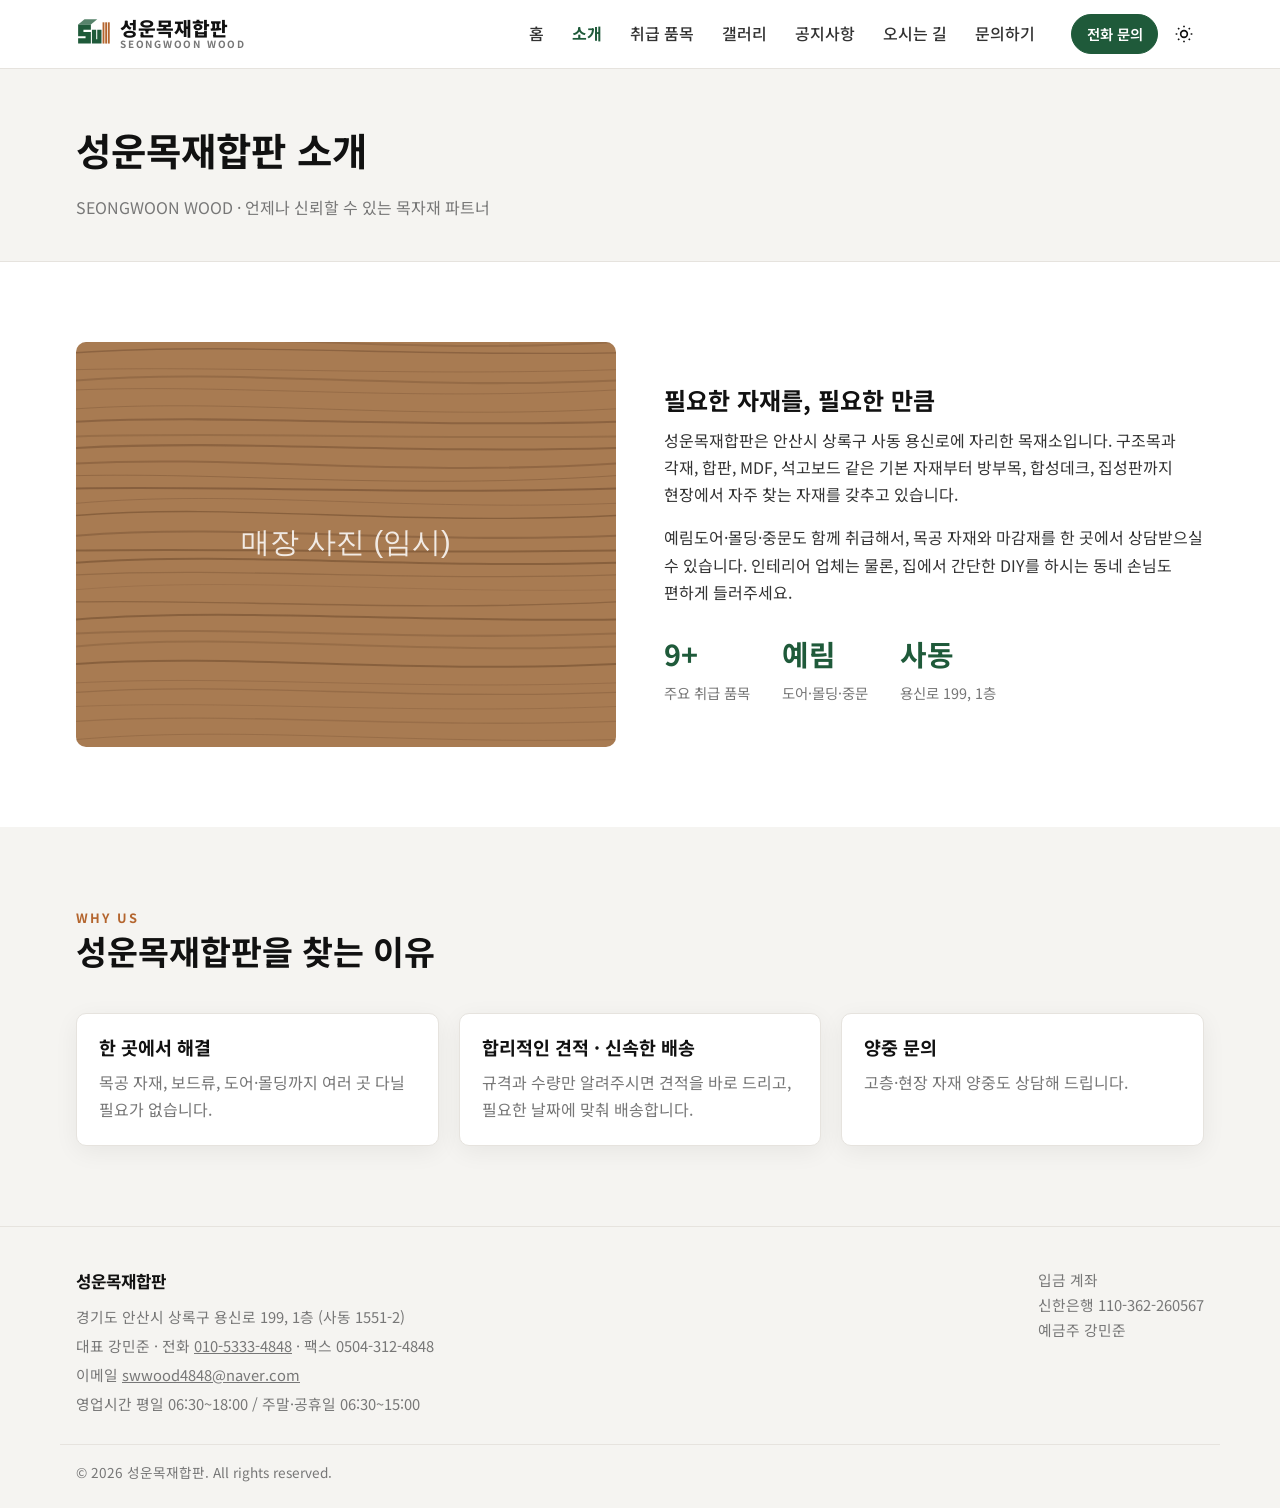
==== about.html @ 3a399736 "성운목재합판 홈페이지 첫 버전" ====
<!doctype html>
<html lang="ko">
<head>
  <meta charset="utf-8">
  <meta name="viewport" content="width=device-width, initial-scale=1">
  <title>소개 | 성운목재합판</title>
  <link rel="icon" href="assets/img/logo.svg">
  <link rel="preconnect" href="https://fonts.googleapis.com">
  <link href="https://fonts.googleapis.com/css2?family=Noto+Sans+KR:wght@400;500;700;800&display=swap" rel="stylesheet">
  <link rel="stylesheet" href="assets/css/style.css">
</head>
<body>
  <header id="site-header"></header>

  <main>
    <section class="page-hero">
      <div class="container">
        <h1>성운목재합판 소개</h1>
        <p>SEONGWOON WOOD · 언제나 신뢰할 수 있는 목자재 파트너</p>
      </div>
    </section>

    <section class="section">
      <div class="container split">
        <img src="assets/img/about.svg" alt="성운목재합판 매장">
        <div>
          <h2>필요한 자재를, 필요한 만큼</h2>
          <!-- 아래 문구는 예시입니다. 실제 이야기로 바꿔주세요. -->
          <p>성운목재합판은 안산시 상록구 사동 용신로에 자리한 목재소입니다. 구조목과 각재, 합판, MDF, 석고보드 같은 기본 자재부터 방부목, 합성데크, 집성판까지 현장에서 자주 찾는 자재를 갖추고 있습니다.</p>
          <p>예림도어·몰딩·중문도 함께 취급해서, 목공 자재와 마감재를 한 곳에서 상담받으실 수 있습니다. 인테리어 업체는 물론, 집에서 간단한 DIY를 하시는 동네 손님도 편하게 들러주세요.</p>
          <div class="stats">
            <div><strong>9+</strong><span>주요 취급 품목</span></div>
            <div><strong>예림</strong><span>도어·몰딩·중문</span></div>
            <div><strong>사동</strong><span>용신로 199, 1층</span></div>
          </div>
        </div>
      </div>
    </section>

    <section class="section section-soft">
      <div class="container">
        <div class="section-head">
          <div class="eyebrow">WHY US</div>
          <h2>성운목재합판을 찾는 이유</h2>
        </div>
        <div class="grid grid-3">
          <div class="card"><div class="card-body"><h3>한 곳에서 해결</h3><p>목공 자재, 보드류, 도어·몰딩까지 여러 곳 다닐 필요가 없습니다.</p></div></div>
          <div class="card"><div class="card-body"><h3>합리적인 견적 · 신속한 배송</h3><p>규격과 수량만 알려주시면 견적을 바로 드리고, 필요한 날짜에 맞춰 배송합니다.</p></div></div>
          <div class="card"><div class="card-body"><h3>양중 문의</h3><p>고층·현장 자재 양중도 상담해 드립니다.</p></div></div>
        </div>
      </div>
    </section>
  </main>

  <footer id="site-footer"></footer>
  <a class="btn btn-primary mobile-call" data-site-tel href="#">📞 전화 문의</a>

  <script src="assets/js/config.js"></script>
  <script src="assets/js/main.js"></script>
</body>
</html>
---- assets/css/style.css ----
/* ===== 색상 토큰 (예림 홈페이지처럼 차콜·화이트 기본 + 목재 포인트색) ===== */
:root {
  --bg: #ffffff;
  --bg-soft: #f5f4f1;
  --surface: #ffffff;
  --text: #333333;
  --text-strong: #111111;
  --muted: #777777;
  --line: #e6e3de;
  --accent: #1f5a3a;        /* 명함 로고의 짙은 녹색 */
  --accent-strong: #174a2f;
  --accent-contrast: #ffffff;
  --copper: #b4652e;        /* 명함 로고의 구리색 줄무늬 */
  --sage: #646f58;          /* 명함 하단 띠의 세이지 그린 */
  --hero-overlay: rgba(17, 17, 17, .55);
  --shadow: 0 6px 24px rgba(0, 0, 0, .06);
  --radius: 10px;
  color-scheme: light;
}
@media (prefers-color-scheme: dark) {
  :root:not([data-theme="light"]) {
    --bg: #121514; --bg-soft: #181c1b; --surface: #1e2321;
    --text: #d8d4ce; --text-strong: #f4f1ec; --muted: #9a948c; --line: #2e3533;
    --accent: #7fbf94; --accent-strong: #9bd0ab; --accent-contrast: #101613; --copper: #d68250; --sage: #3c4536;
    --hero-overlay: rgba(0, 0, 0, .6); --shadow: none;
    color-scheme: dark;
  }
}
:root[data-theme="dark"] {
  --bg: #121514; --bg-soft: #181c1b; --surface: #1e2321;
  --text: #d8d4ce; --text-strong: #f4f1ec; --muted: #9a948c; --line: #2e3533;
  --accent: #7fbf94; --accent-strong: #9bd0ab; --accent-contrast: #101613; --copper: #d68250; --sage: #3c4536;
  --hero-overlay: rgba(0, 0, 0, .6); --shadow: none;
  color-scheme: dark;
}

/* ===== 기본 ===== */
*, *::before, *::after { box-sizing: border-box; }
html { -webkit-text-size-adjust: 100%; }
body {
  margin: 0; background: var(--bg); color: var(--text);
  font-family: "Noto Sans KR", -apple-system, "Malgun Gothic", sans-serif;
  font-size: 16px; line-height: 1.7; word-break: keep-all;
}
img { max-width: 100%; display: block; }
a { color: inherit; }
h1, h2, h3 { color: var(--text-strong); line-height: 1.3; margin: 0 0 .5em; }
p { margin: 0 0 1em; }
.container { width: 100%; max-width: 1160px; margin: 0 auto; padding: 0 16px; }
.muted { color: var(--muted); }
.pending { color: var(--muted); font-style: italic; }

/* ===== 버튼 ===== */
.btn {
  display: inline-flex; align-items: center; justify-content: center; gap: .4em;
  padding: .8em 1.4em; border-radius: 999px; border: 1px solid var(--line);
  background: var(--surface); color: var(--text-strong);
  font: inherit; font-weight: 600; text-decoration: none; cursor: pointer;
  transition: background .15s, border-color .15s, color .15s;
}
.btn:hover { border-color: var(--accent); color: var(--accent); }
.btn-primary { background: var(--accent); border-color: var(--accent); color: var(--accent-contrast); }
.btn-primary:hover { background: var(--accent-strong); border-color: var(--accent-strong); color: var(--accent-contrast); }
.btn-ghost { background: transparent; border-color: rgba(255,255,255,.6); color: #fff; }
.btn-ghost:hover { border-color: #fff; color: #fff; background: rgba(255,255,255,.1); }
.btn-sm { padding: .45em 1em; font-size: .9rem; }
.btn-row { display: flex; flex-wrap: wrap; gap: .6rem; }

/* ===== 헤더 ===== */
.site-header {
  position: sticky; top: 0; z-index: 50;
  background: color-mix(in srgb, var(--bg) 92%, transparent);
  backdrop-filter: blur(8px); border-bottom: 1px solid var(--line);
}
.header-inner { display: flex; align-items: center; height: 68px; gap: 24px; }
.logo { display: flex; align-items: center; gap: 10px; font-weight: 800; font-size: 1.2rem; color: var(--text-strong); text-decoration: none; }
.logo-mark { width: 34px; height: 34px; background: url("../img/logo.svg") center/contain no-repeat; }
.logo-text { display: grid; line-height: 1.1; }
.logo-text small { font-size: .62rem; font-weight: 700; letter-spacing: .18em; color: var(--muted); }
:root[data-theme="dark"] .logo-mark { filter: brightness(1.9) saturate(.8); }
@media (prefers-color-scheme: dark) { :root:not([data-theme="light"]) .logo-mark { filter: brightness(1.9) saturate(.8); } }
.nav { display: flex; gap: 4px; margin-left: auto; }
.nav a { padding: 8px 12px; border-radius: 8px; text-decoration: none; font-weight: 500; color: var(--text); }
.nav a:hover { color: var(--accent); }
.nav a[aria-current="page"] { color: var(--accent); font-weight: 700; }
.header-actions { display: flex; align-items: center; gap: 6px; }
.icon-btn {
  display: inline-grid; place-items: center; width: 40px; height: 40px;
  border: 0; border-radius: 8px; background: transparent; color: var(--text-strong); cursor: pointer;
}
.icon-btn:hover { background: var(--bg-soft); }
.i-moon { display: none; }
:root[data-theme="dark"] .i-sun { display: none; }
:root[data-theme="dark"] .i-moon { display: block; }
@media (prefers-color-scheme: dark) {
  :root:not([data-theme="light"]) .i-sun { display: none; }
  :root:not([data-theme="light"]) .i-moon { display: block; }
}
.menu-btn { display: none; }

@media (max-width: 960px) {
  .menu-btn { display: inline-grid; }
  .header-call { display: none; }
  .header-actions { margin-left: auto; }
  .nav {
    display: none; position: absolute; top: 68px; left: 0; right: 0;
    flex-direction: column; padding: 8px 16px 16px; gap: 0;
    background: var(--bg); border-bottom: 1px solid var(--line);
  }
  .menu-open .nav { display: flex; }
  .nav a { padding: 12px 4px; border-bottom: 1px solid var(--line); border-radius: 0; }
}

/* ===== 히어로 ===== */
.hero {
  position: relative; min-height: 72vh; display: grid; align-items: center;
  background: #26301f url("../img/hero.svg") center/cover no-repeat; color: #fff;
}
.hero::before { content: ""; position: absolute; inset: 0; background: var(--hero-overlay); }
.hero .container { position: relative; padding-top: 60px; padding-bottom: 60px; }
.hero-eyebrow { letter-spacing: .2em; font-size: .85rem; opacity: .85; margin-bottom: 1rem; }
.hero h1 { color: #fff; font-size: clamp(2rem, 5.5vw, 3.6rem); font-weight: 800; margin-bottom: .4em; }
.hero-points { font-weight: 700; color: #e9b48c; letter-spacing: .04em; margin-bottom: .6rem !important; }
.hero p { font-size: clamp(1rem, 2vw, 1.2rem); opacity: .9; max-width: 36em; margin-bottom: 2rem; }

.page-hero { background: var(--bg-soft); border-bottom: 1px solid var(--line); padding: 56px 0 40px; }
.page-hero h1 { font-size: clamp(1.7rem, 4vw, 2.4rem); }
.page-hero p { color: var(--muted); margin: 0; }

/* ===== 섹션 ===== */
.section { padding: 80px 0; }
.section-soft { background: var(--bg-soft); }
.section-head { margin-bottom: 40px; }
.section-head .eyebrow { color: var(--copper); font-weight: 700; letter-spacing: .15em; font-size: .8rem; }
.section-head h2 { font-size: clamp(1.5rem, 3.5vw, 2.1rem); }
.section-head p { color: var(--muted); }

.grid { display: grid; gap: 20px; }
.grid-3 { grid-template-columns: repeat(3, 1fr); }
.grid-2 { grid-template-columns: repeat(2, 1fr); }
@media (max-width: 860px) { .grid-3, .grid-2 { grid-template-columns: 1fr; } }
@media (min-width: 561px) and (max-width: 860px) { .grid-3 { grid-template-columns: repeat(2, 1fr); } }

.card {
  background: var(--surface); border: 1px solid var(--line); border-radius: var(--radius);
  overflow: hidden; box-shadow: var(--shadow);
}
a.card { display: block; text-decoration: none; transition: border-color .15s; }
a.card:hover { border-color: var(--accent); }
.card-body { padding: 22px; }
.card h3 { font-size: 1.15rem; }
.card p { color: var(--muted); margin: 0; }
.card img { aspect-ratio: 4 / 3; object-fit: cover; width: 100%; }
.card-tags { display: flex; flex-wrap: wrap; gap: 6px; margin-top: 12px; }
.tag { font-size: .8rem; padding: 2px 10px; border-radius: 999px; background: var(--bg-soft); color: var(--text); border: 1px solid var(--line); }

/* 빠른 정보 띠 */
.quick { display: grid; grid-template-columns: repeat(3, 1fr); gap: 0; border: 1px solid var(--line); border-radius: var(--radius); background: var(--surface); }
.quick > div { padding: 24px; border-right: 1px solid var(--line); }
.quick > div:last-child { border-right: 0; }
.quick .label { color: var(--muted); font-size: .85rem; }
.quick .value { color: var(--text-strong); font-weight: 700; font-size: 1.1rem; margin: 2px 0 10px; }
@media (max-width: 760px) {
  .quick { grid-template-columns: 1fr; }
  .quick > div { border-right: 0; border-bottom: 1px solid var(--line); }
  .quick > div:last-child { border-bottom: 0; }
}

/* 계좌 박스 */
.account-box {
  display: flex; flex-wrap: wrap; align-items: center; justify-content: space-between; gap: 16px;
  padding: 24px; border-radius: var(--radius); border: 1px dashed var(--accent);
  background: color-mix(in srgb, var(--accent) 7%, var(--surface));
}
.account-box .num { font-size: 1.3rem; font-weight: 800; color: var(--text-strong); letter-spacing: .02em; }

/* 소개 */
.split { display: grid; grid-template-columns: 1fr 1fr; gap: 48px; align-items: center; }
.split img { border-radius: var(--radius); }
@media (max-width: 860px) { .split { grid-template-columns: 1fr; gap: 28px; } }
.stats { display: flex; flex-wrap: wrap; gap: 32px; margin-top: 24px; }
.stats strong { display: block; font-size: 1.8rem; color: var(--accent); }
.stats span { color: var(--muted); font-size: .9rem; }

/* 표 */
.table-wrap { overflow-x: auto; border: 1px solid var(--line); border-radius: var(--radius); }
table { width: 100%; border-collapse: collapse; background: var(--surface); }
th, td { padding: 14px 16px; text-align: left; border-bottom: 1px solid var(--line); white-space: nowrap; }
th { background: var(--bg-soft); color: var(--text-strong); font-weight: 700; }
tr:last-child td { border-bottom: 0; }

/* 갤러리 */
.gallery-filters { display: flex; flex-wrap: wrap; gap: 8px; margin-bottom: 24px; }
.gallery-filters button[aria-pressed="true"] { background: var(--accent); border-color: var(--accent); color: var(--accent-contrast); }
.gallery { display: grid; grid-template-columns: repeat(auto-fill, minmax(240px, 1fr)); gap: 12px; }
.gallery-item { position: relative; display: block; border-radius: var(--radius); overflow: hidden; }
.gallery-item img { aspect-ratio: 1; object-fit: cover; width: 100%; transition: transform .3s; }
.gallery-item:hover img { transform: scale(1.04); }
.gallery-item span {
  position: absolute; left: 0; right: 0; bottom: 0; padding: 24px 14px 10px;
  background: linear-gradient(transparent, rgba(0,0,0,.65)); color: #fff; font-size: .9rem;
}
.lightbox {
  position: fixed; inset: 0; z-index: 100; display: none; place-items: center; padding: 16px;
  background: rgba(0, 0, 0, .88); text-align: center; color: #fff;
}
.lightbox.open { display: grid; }
.lightbox img { max-height: 80vh; border-radius: 6px; margin: 0 auto; }
.lightbox p { margin-top: 12px; }
.lightbox-close { position: absolute; top: 12px; right: 16px; font-size: 2rem; background: none; border: 0; color: #fff; cursor: pointer; }

/* 공지 */
.post-list { list-style: none; margin: 0; padding: 0; border-top: 2px solid var(--text-strong); }
.post-list li { border-bottom: 1px solid var(--line); }
.post-list a { display: flex; gap: 16px; align-items: baseline; padding: 18px 4px; text-decoration: none; }
.post-list a:hover .post-title { color: var(--accent); }
.post-badge { flex: none; font-size: .75rem; font-weight: 700; padding: 2px 8px; border-radius: 4px; background: var(--accent); color: var(--accent-contrast); }
.post-title { flex: 1; font-weight: 600; color: var(--text-strong); }
.post-date { flex: none; color: var(--muted); font-size: .9rem; }
@media (max-width: 560px) {
  .post-list a { flex-wrap: wrap; gap: 4px 10px; }
  .post-date { width: 100%; }
}
.article { max-width: 760px; }
.article-meta { color: var(--muted); border-bottom: 1px solid var(--line); padding-bottom: 16px; margin-bottom: 28px; }
.article-body img { border-radius: var(--radius); margin: 1em 0; }
.article-body h2 { margin-top: 1.6em; font-size: 1.4rem; }
.article-body ul, .article-body ol { padding-left: 1.3em; }
.article-body table { margin: 1em 0; }

/* 지도 */
.map-frame { width: 100%; aspect-ratio: 16 / 9; border: 0; border-radius: var(--radius); background: var(--bg-soft); }
@media (max-width: 560px) { .map-frame { aspect-ratio: 4 / 3; } }
.info-list { list-style: none; padding: 0; margin: 0; }
.info-list li { display: flex; gap: 16px; padding: 14px 0; border-bottom: 1px solid var(--line); }
.info-list li span:first-child { flex: none; width: 80px; color: var(--muted); }
.info-list li span:last-child { color: var(--text-strong); font-weight: 500; }

/* 폼 */
.form { display: grid; gap: 16px; }
.form-row { display: grid; grid-template-columns: 1fr 1fr; gap: 16px; }
@media (max-width: 560px) { .form-row { grid-template-columns: 1fr; } }
.form label { display: grid; gap: 6px; font-weight: 600; color: var(--text-strong); font-size: .95rem; }
.form input, .form select, .form textarea {
  width: 100%; padding: 12px 14px; border-radius: 8px; border: 1px solid var(--line);
  background: var(--surface); color: var(--text); font: inherit; font-weight: 400;
}
.form input:focus, .form select:focus, .form textarea:focus { outline: 2px solid var(--accent); outline-offset: 0; border-color: var(--accent); }
.form textarea { min-height: 160px; resize: vertical; }
.form .check { display: flex; gap: 8px; align-items: center; font-weight: 400; }
.form .check input { width: auto; }
.form-status { padding: 14px 16px; border-radius: 8px; background: var(--bg-soft); display: none; }
.form-status.show { display: block; }

/* CTA 띠 */
.cta { background: var(--sage); color: #fff; padding: 56px 0; }
.cta h2 { color: #fff; }
.cta .container { display: flex; flex-wrap: wrap; align-items: center; justify-content: space-between; gap: 20px; }
.cta p { margin: 0; opacity: .75; }

/* ===== 푸터 ===== */
.site-footer { background: var(--bg-soft); border-top: 1px solid var(--line); padding: 40px 0 24px; font-size: .92rem; color: var(--muted); }
.footer-inner { display: flex; flex-wrap: wrap; justify-content: space-between; gap: 24px; }
.footer-inner p { margin: 0 0 4px; }
.footer-name { display: block; color: var(--text-strong); font-size: 1.05rem; margin-bottom: 8px; }
.footer-copy { margin-top: 24px; padding-top: 16px; border-top: 1px solid var(--line); font-size: .85rem; }

/* 모바일 하단 고정 전화 버튼 */
.mobile-call {
  display: none; position: fixed; left: 16px; right: 16px; bottom: 16px; z-index: 40;
  box-shadow: 0 6px 20px rgba(0,0,0,.25);
}
@media (max-width: 960px) {
  .mobile-call { display: flex; }
  .site-footer { padding-bottom: 96px; }
}

/* 홈 강점 3가지 */
.feature { border-top: 3px solid var(--copper); }
.feature-num { display: block; font-weight: 800; color: var(--copper); font-size: .9rem; letter-spacing: .1em; margin-bottom: 8px; }
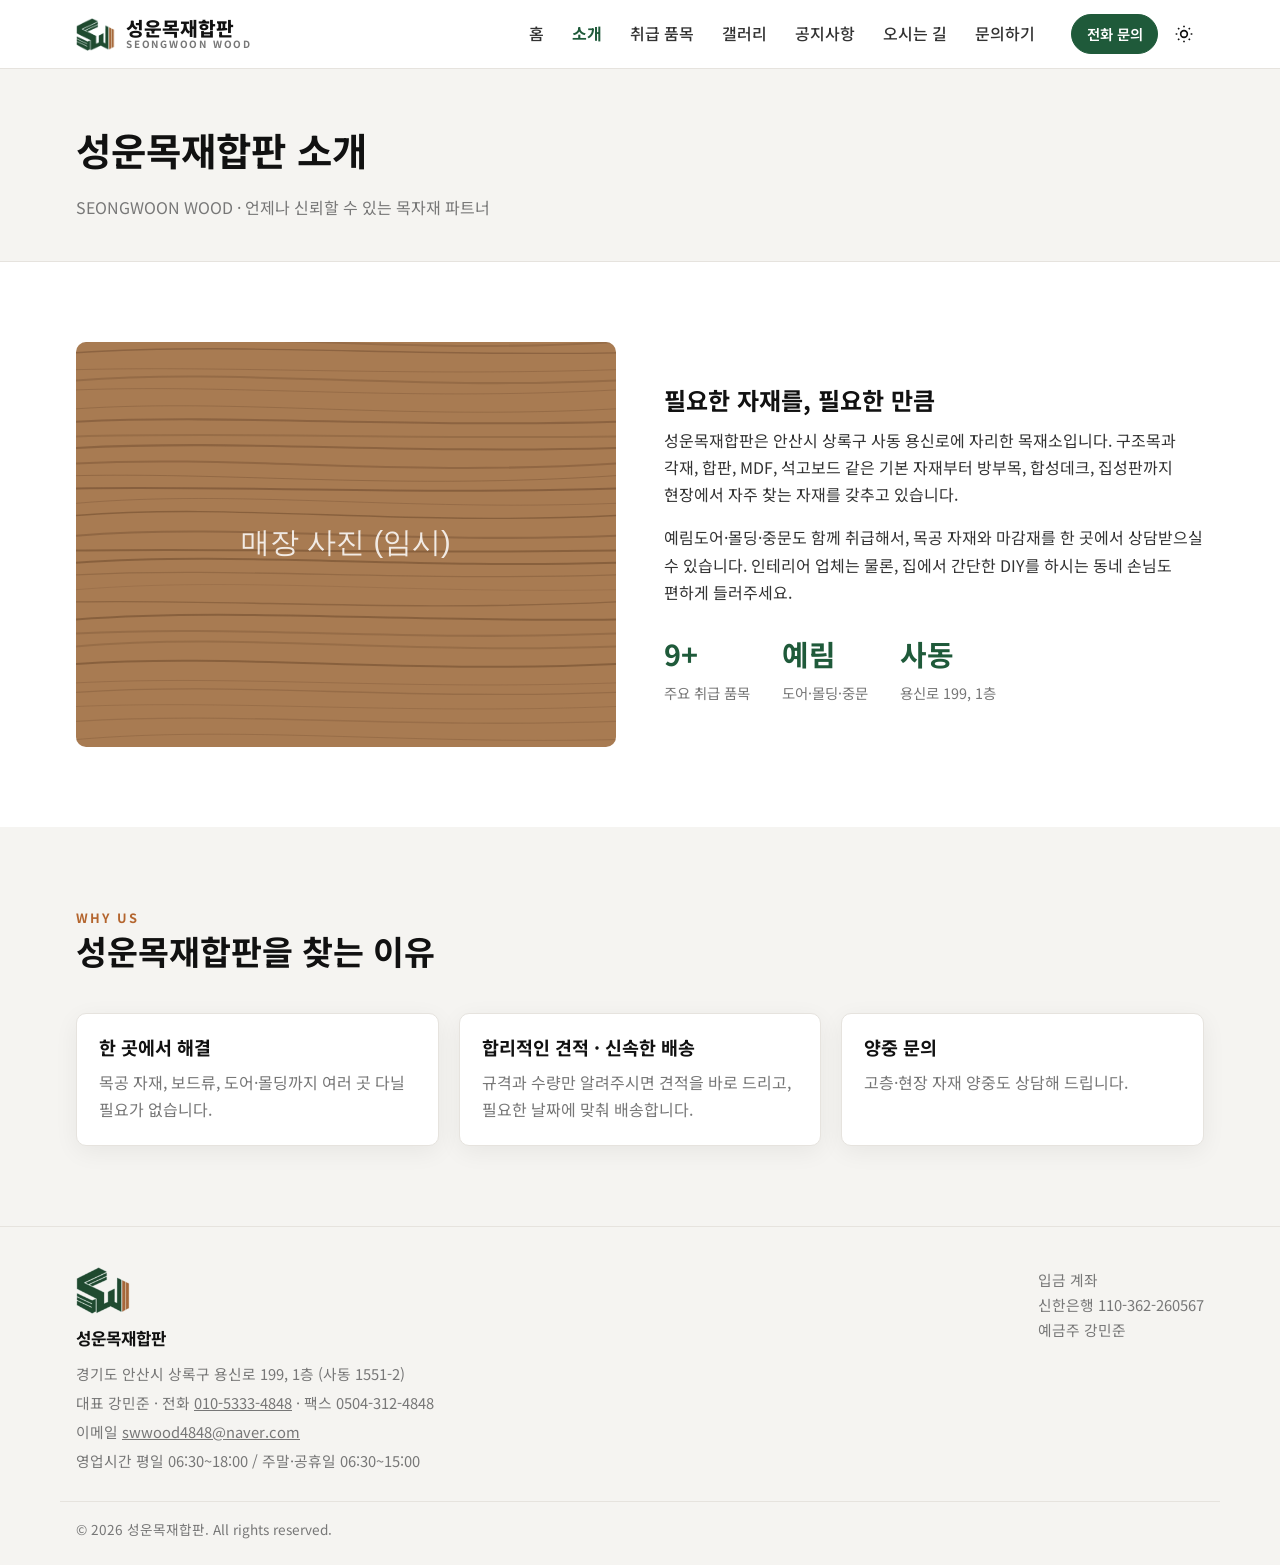
==== commit 8b0367b2: "명함의 실제 로고로 교체" ====
--- a/about.html
+++ b/about.html
@@ -4,7 +4,7 @@
   <meta charset="utf-8">
   <meta name="viewport" content="width=device-width, initial-scale=1">
   <title>소개 | 성운목재합판</title>
-  <link rel="icon" href="assets/img/logo.svg">
+  <link rel="icon" href="assets/img/logo.png" type="image/png">
   <link rel="preconnect" href="https://fonts.googleapis.com">
   <link href="https://fonts.googleapis.com/css2?family=Noto+Sans+KR:wght@400;500;700;800&display=swap" rel="stylesheet">
   <link rel="stylesheet" href="assets/css/style.css">
--- a/assets/css/style.css
+++ b/assets/css/style.css
@@ -74,11 +74,11 @@
 }
 .header-inner { display: flex; align-items: center; height: 68px; gap: 24px; }
 .logo { display: flex; align-items: center; gap: 10px; font-weight: 800; font-size: 1.2rem; color: var(--text-strong); text-decoration: none; }
-.logo-mark { width: 34px; height: 34px; background: url("../img/logo.svg") center/contain no-repeat; }
+.logo-mark { width: 40px; height: 34px; background: url("../img/logo.png") center/contain no-repeat; }
 .logo-text { display: grid; line-height: 1.1; }
 .logo-text small { font-size: .62rem; font-weight: 700; letter-spacing: .18em; color: var(--muted); }
-:root[data-theme="dark"] .logo-mark { filter: brightness(1.9) saturate(.8); }
-@media (prefers-color-scheme: dark) { :root:not([data-theme="light"]) .logo-mark { filter: brightness(1.9) saturate(.8); } }
+:root[data-theme="dark"] .logo-mark { background-color: #f4f1ec; border-radius: 6px; background-size: 82%; }
+@media (prefers-color-scheme: dark) { :root:not([data-theme="light"]) .logo-mark { background-color: #f4f1ec; border-radius: 6px; background-size: 82%; } }
 .nav { display: flex; gap: 4px; margin-left: auto; }
 .nav a { padding: 8px 12px; border-radius: 8px; text-decoration: none; font-weight: 500; color: var(--text); }
 .nav a:hover { color: var(--accent); }
@@ -277,4 +277,7 @@
 
 /* 홈 강점 3가지 */
 .feature { border-top: 3px solid var(--copper); }
-.feature-num { display: block; font-weight: 800; color: var(--copper); font-size: .9rem; letter-spacing: .1em; margin-bottom: 8px; }+.feature-num { display: block; font-weight: 800; color: var(--copper); font-size: .9rem; letter-spacing: .1em; margin-bottom: 8px; }
+.footer-logo { width: 56px; height: auto; margin-bottom: 10px; }
+:root[data-theme="dark"] .footer-logo { background: #f4f1ec; border-radius: 8px; padding: 6px; }
+@media (prefers-color-scheme: dark) { :root:not([data-theme="light"]) .footer-logo { background: #f4f1ec; border-radius: 8px; padding: 6px; } }
